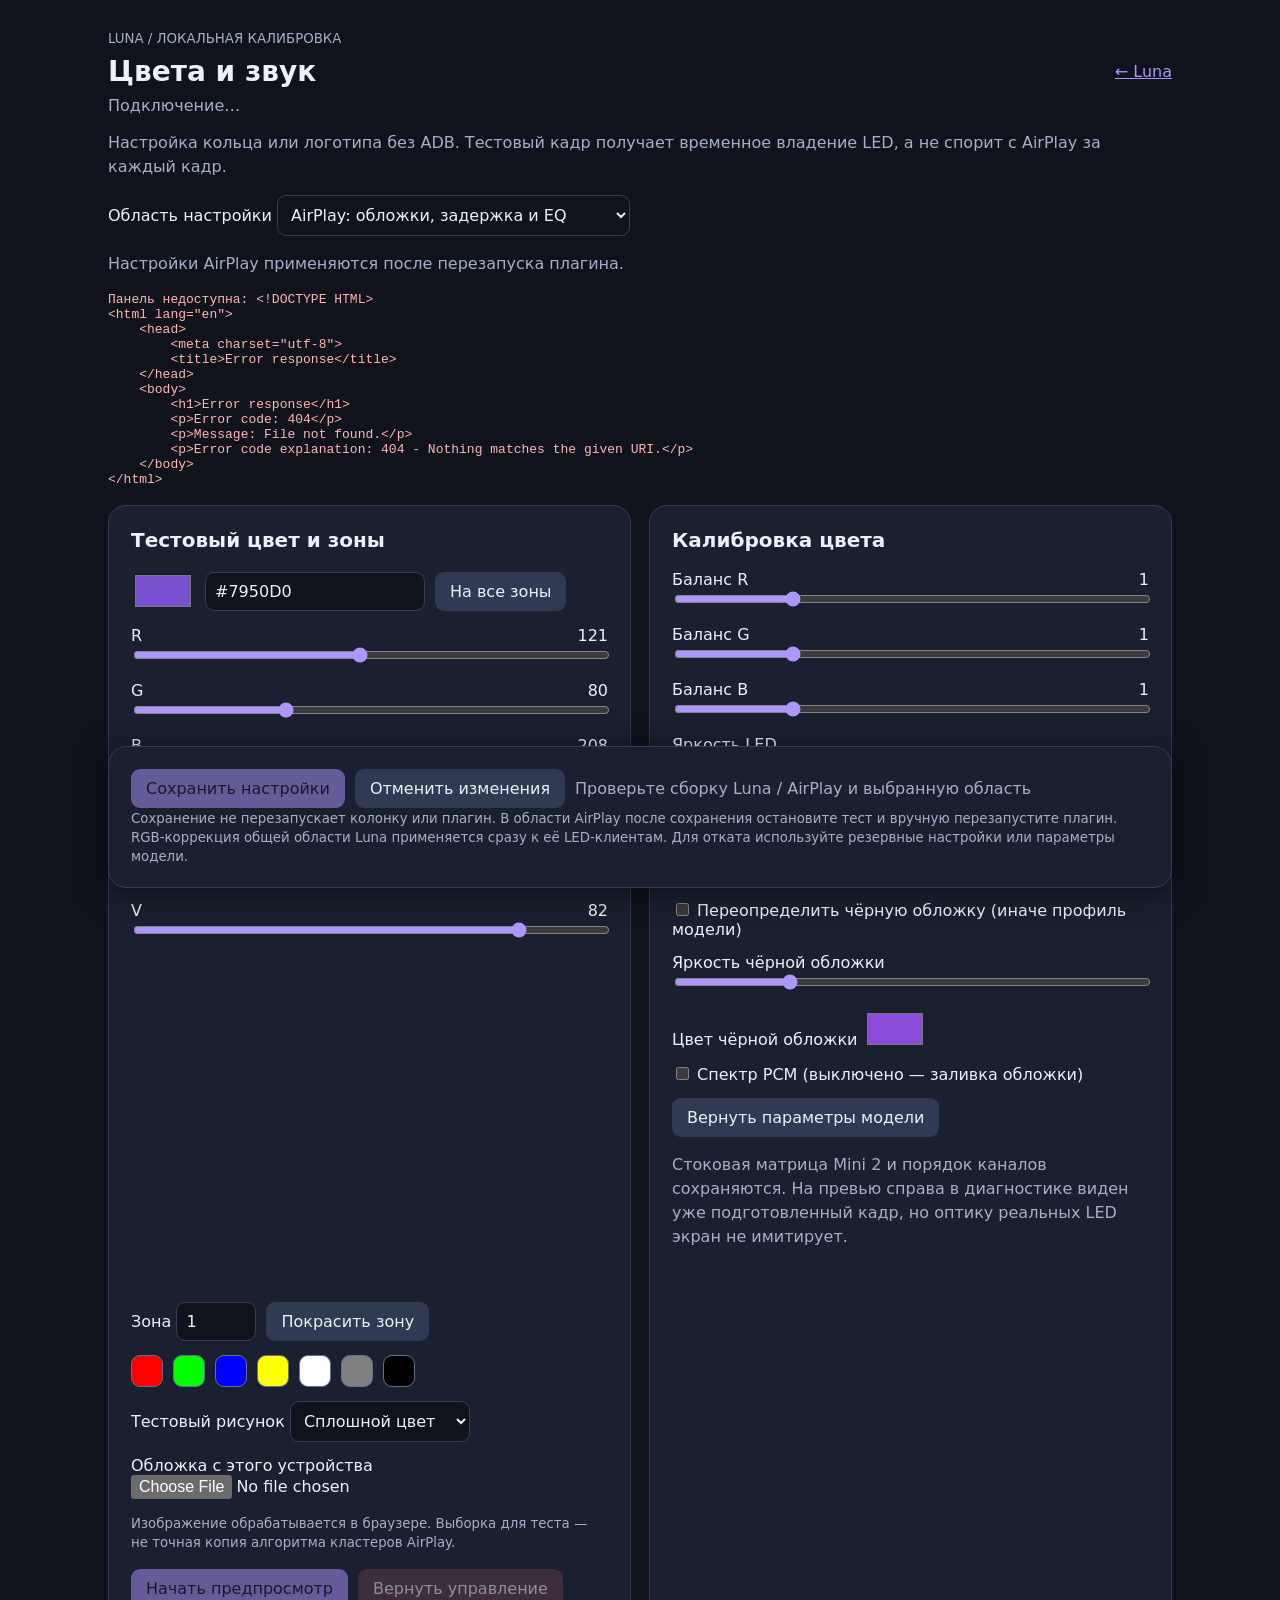
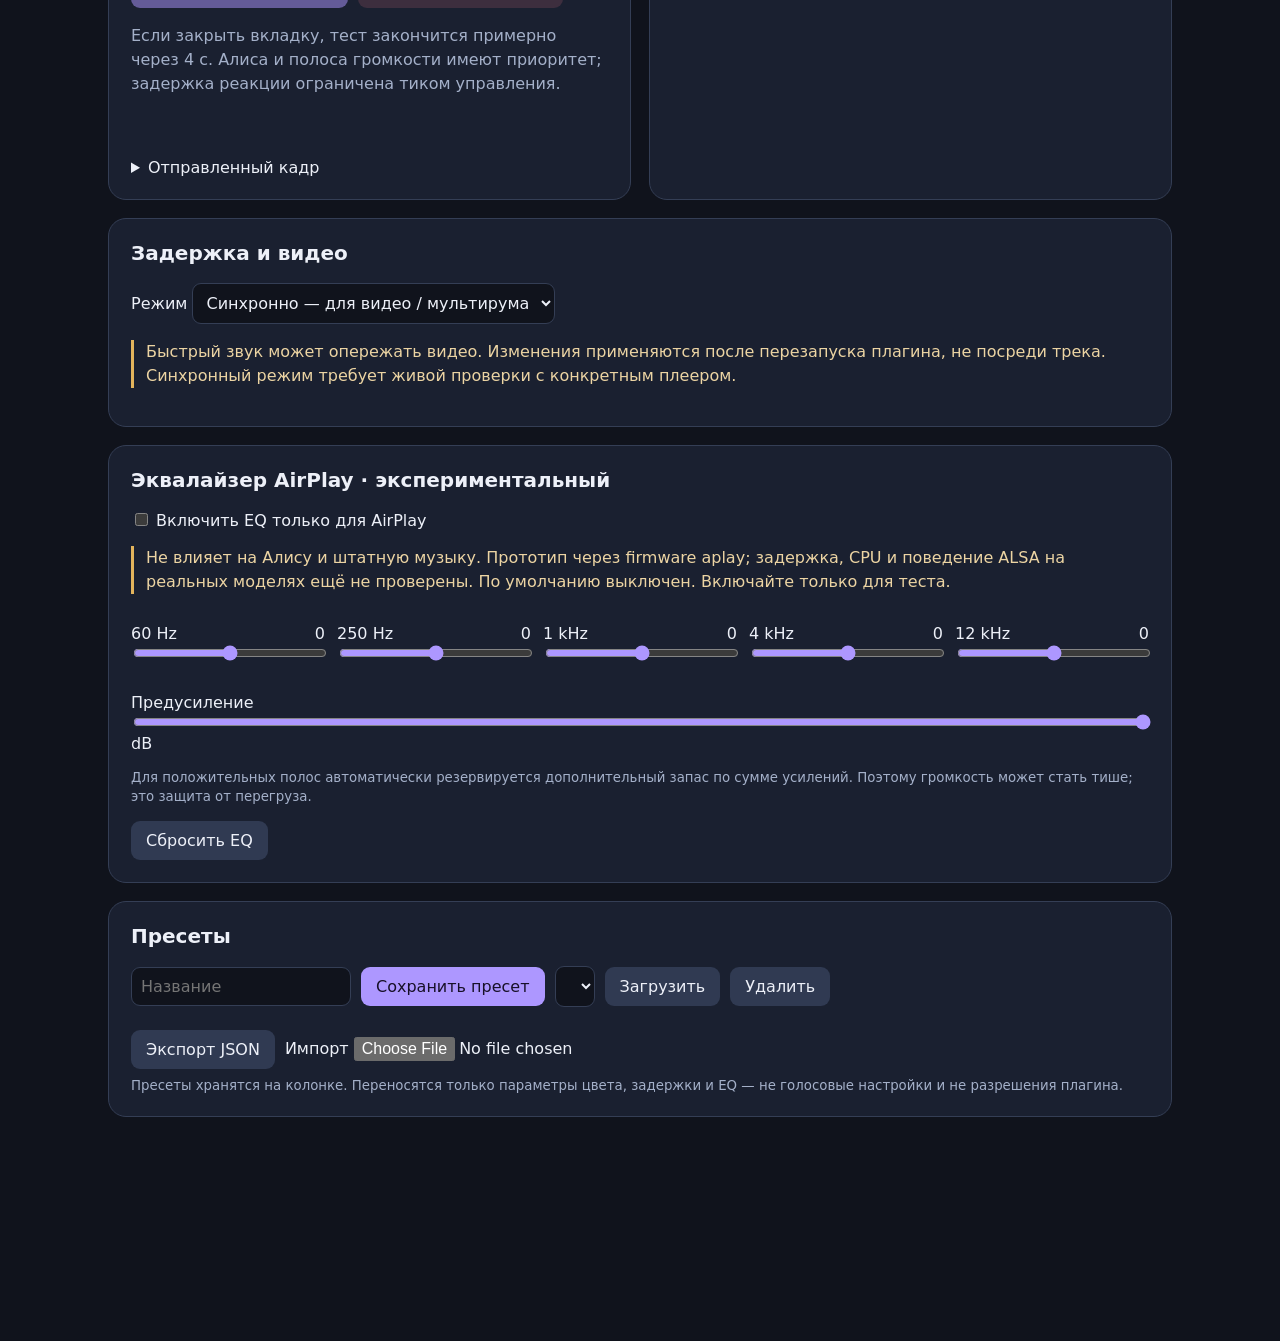
==== web/calibration.html @ 34abe85c "web: add local LED calibration panel - Add /calibration with RGB/HSV/hex, zones, patterns, presets, " ====
<!doctype html>
<html lang="ru"><head><meta charset="utf-8"><meta name="viewport" content="width=device-width,initial-scale=1">
<title>Luna · Цвета и звук</title>
<style>
:root{color-scheme:dark;--bg:#10131c;--card:#1a2030;--line:#343e55;--text:#edf0f8;--muted:#a4b0c9;--accent:#ad97ff}*{box-sizing:border-box}body{margin:0;background:var(--bg);color:var(--text);font:16px system-ui,sans-serif}main{max-width:1100px;margin:auto;padding:28px 18px 64px}a{color:var(--accent)}header{display:flex;justify-content:space-between;align-items:center;gap:16px}h1{font-size:28px;margin:8px 0}h2{font-size:20px;margin:0 0 18px}p{line-height:1.5}.muted,small{color:var(--muted)}.grid{display:grid;grid-template-columns:1fr 1fr;gap:18px}.card{background:var(--card);border:1px solid var(--line);border-radius:18px;padding:22px;margin-top:18px}.row{display:flex;gap:10px;align-items:center;flex-wrap:wrap}label{display:block;margin:14px 0}input,select,button{font:inherit}input[type=range]{width:100%;accent-color:var(--accent)}input[type=text],input[type=number],select{background:var(--bg);border:1px solid var(--line);border-radius:9px;color:var(--text);padding:9px;max-width:100%}input[type=color]{width:64px;height:42px;background:none;border:0}button,.button{background:var(--accent);color:#171027;border:0;border-radius:9px;padding:10px 15px;cursor:pointer;text-decoration:none}button.secondary{background:#303a52;color:var(--text)}button.danger{background:#613c4d;color:#fff}button:disabled{opacity:.5;cursor:default}button:focus-visible,input:focus-visible,select:focus-visible{outline:3px solid #e3d9ff;outline-offset:3px}.status{font:13px ui-monospace,monospace;white-space:pre-wrap;overflow-wrap:anywhere;min-height:30px}.warning{border-left:3px solid #e3b45c;padding-left:12px;color:#ecd4a3}canvas{display:block;width:100%;max-width:360px;margin:12px auto;touch-action:none}.labelrow{display:flex;justify-content:space-between;gap:8px}.bands{display:grid;grid-template-columns:repeat(5,1fr);gap:12px}.bands input{width:100%}details{margin-top:16px}summary{cursor:pointer}.swatches button{width:32px;height:32px;padding:0;border:1px solid #63718b}.sticky{position:sticky;bottom:12px;box-shadow:0 4px 30px #0008}.error{color:#ffb6b6}.ok{color:#9ce1be}@media(max-width:740px){.grid{grid-template-columns:1fr}header{align-items:flex-start}.card{padding:18px}.bands{gap:6px}}
</style></head><body><main>
<header><div><small>LUNA / ЛОКАЛЬНАЯ КАЛИБРОВКА</small><h1>Цвета и звук</h1><div id="device" class="muted">Подключение…</div></div><a href="/">← Luna</a></header>
<p class="muted">Настройка кольца или логотипа без ADB. Тестовый кадр получает временное владение LED, а не спорит с AirPlay за каждый кадр.</p>
<label>Область настройки <select id="scope"><option value="airplay">AirPlay: обложки, задержка и EQ</option><option value="luna">Luna: общий LED backend, без AirPlay</option></select></label>
<p id="scope-note" class="muted">Настройки AirPlay применяются после перезапуска плагина.</p>
<div id="message" role="status" aria-live="polite" class="status"></div>
<div class="grid"><section class="card"><h2>Тестовый цвет и зоны</h2>
<div class="row"><input id="color" aria-label="Цвет" type="color" value="#7950d0"><input id="hex" aria-label="HEX цвет" type="text" value="#7950D0" maxlength="7"><button class="secondary" id="fill">На все зоны</button></div>
<div id="rgb"></div><div id="hsv"></div>
<canvas id="ring" width="360" height="320" aria-label="Превью LED: выберите зону" tabindex="0"></canvas>
<div class="row"><label>Зона <input id="zone" aria-label="Номер зоны" type="number" min="1" value="1" style="width:80px"></label><button id="paint-zone" class="secondary">Покрасить зону</button></div>
<div class="swatches row" id="swatches"></div>
<label>Тестовый рисунок <select id="pattern"><option value="solid">Сплошной цвет</option><option value="rgb">RGB по зонам</option><option value="white">Белый</option><option value="grey">Серый</option><option value="black">Чёрная обложка</option></select></label>
<label>Обложка с этого устройства <input id="image" type="file" accept="image/*"></label>
<small>Изображение обрабатывается в браузере. Выборка для теста — не точная копия алгоритма кластеров AirPlay.</small>
<div class="row" style="margin-top:18px"><button id="preview">Начать предпросмотр</button><button id="stop" class="danger" disabled>Вернуть управление</button></div>
<p class="muted">Если закрыть вкладку, тест закончится примерно через 4 с. Алиса и полоса громкости имеют приоритет; задержка реакции ограничена тиком управления.</p>
<div id="owner" class="status"></div><details><summary>Отправленный кадр</summary><pre id="sent" class="status"></pre></details>
</section><section class="card"><h2>Калибровка цвета</h2><div id="gains"></div>
<label>Яркость LED <input id="level" type="range" min="1" max="255" value="200"><output id="level-value"></output></label>
<label>Усиление спектра <input id="brightness" type="range" min="0" max="2" step="0.05" value="1"><output id="brightness-value"></output></label>
<label>Насыщенность <input id="saturation" type="range" min="1" max="2" step="0.05" value="1"><output id="saturation-value"></output></label>
<label><input id="override-black" type="checkbox"> Переопределить чёрную обложку (иначе профиль модели)</label>
<label>Яркость чёрной обложки <input id="floor" type="range" min="0" max="0.3" step="0.005" value="0.07"><output id="floor-value"></output></label>
<label>Цвет чёрной обложки <input id="black-color" type="color" value="#8c4cd9"></label>
<label><input id="spectrum" type="checkbox"> Спектр PCM (выключено — заливка обложки)</label>
<button id="defaults" class="secondary">Вернуть параметры модели</button>
<p class="muted">Стоковая матрица Mini 2 и порядок каналов сохраняются. На превью справа в диагностике виден уже подготовленный кадр, но оптику реальных LED экран не имитирует.</p>
</section></div>
<section class="card"><h2>Задержка и видео</h2><label>Режим <select id="timing"><option value="synchronized">Синхронно — для видео / мультирума</option><option value="fast_audio">Быстрый звук — опережение 1.7 с</option></select></label><p class="warning">Быстрый звук может опережать видео. Изменения применяются после перезапуска плагина, не посреди трека. Синхронный режим требует живой проверки с конкретным плеером.</p></section>
<section class="card"><h2>Эквалайзер AirPlay · экспериментальный</h2><label><input id="eq-on" type="checkbox"> Включить EQ только для AirPlay</label>
<p class="warning">Не влияет на Алису и штатную музыку. Прототип через firmware aplay; задержка, CPU и поведение ALSA на реальных моделях ещё не проверены. По умолчанию выключен. Включайте только для теста.</p>
<div class="bands" id="eq-bands"></div><label>Предусиление <input id="preamp" type="range" min="-24" max="0" step="0.5" value="0"><output id="preamp-value"></output> dB</label><small>Для положительных полос автоматически резервируется дополнительный запас по сумме усилений. Поэтому громкость может стать тише; это защита от перегруза.</small>
<div class="row" style="margin-top:16px"><button id="flat" class="secondary">Сбросить EQ</button></div></section>
<section class="card"><h2>Пресеты</h2><div class="row"><input id="preset-name" aria-label="Имя пресета" type="text" placeholder="Название" maxlength="60"><button id="store-preset">Сохранить пресет</button><select id="presets" aria-label="Список пресетов"></select><button id="load-preset" class="secondary">Загрузить</button><button id="delete-preset" class="secondary">Удалить</button></div>
<div class="row" style="margin-top:16px"><button id="export" class="secondary">Экспорт JSON</button><label>Импорт <input id="import" type="file" accept="application/json,.json"></label></div><small>Пресеты хранятся на колонке. Переносятся только параметры цвета, задержки и EQ — не голосовые настройки и не разрешения плагина.</small></section>
<section class="card sticky"><div class="row"><button id="save" disabled>Сохранить настройки</button><button id="cancel" class="secondary">Отменить изменения</button><span id="dirty" class="muted">Загрузка…</span></div><small>Сохранение не перезапускает колонку или плагин. В области AirPlay после сохранения остановите тест и вручную перезапустите плагин. RGB-коррекция общей области Luna применяется сразу к её LED-клиентам. Для отката используйте резервные настройки или параметры модели.</small></section>
</main><script>
'use strict';
const $=id=>document.getElementById(id), frequencies=[60,250,1000,4000,12000];
const keys=['timing_mode','equalizer','spectrum','spectrum_brightness','spectrum_gain_r','spectrum_gain_g','spectrum_gain_b','spectrum_saturation','spectrum_black_floor','spectrum_black_color','led_level'];
let original={}, model='', scope='airplay', ledCount=0, colors=[], presetData={}, lease='', running=false, busy=false, heartbeat=null, poll=null, selected='#7950D0';
function message(text,error=false){$('message').textContent=text;$('message').className='status '+(error?'error':'ok');}
async function api(path,method='GET',body){const r=await fetch((scope==='luna'?'/api/led-panel/':'/api/airplay-panel/')+path,{method,headers:{'X-Luna-Local':'1','Content-Type':'application/json'},...(body===undefined?{}:{body:JSON.stringify(body)})});const text=await r.text();let data;try{data=JSON.parse(text);}catch{data={error:text};}if(!r.ok)throw Error(data.error||text);return data;}
function slider(parent,id,label,min,max,step,value){const box=document.createElement('label'),row=document.createElement('span'),out=document.createElement('output'),input=document.createElement('input');box.htmlFor=id;row.className='labelrow';row.textContent=label;out.id=id+'-value';input.id=id;input.setAttribute('aria-label',label);input.type='range';input.min=min;input.max=max;input.step=step;input.value=value;row.append(out);box.append(row,input);$(parent).append(box);input.addEventListener('input',()=>out.textContent=input.value);out.textContent=value;return input;}
['R','G','B'].forEach((c,i)=>{slider('rgb','rgb'+i,c,0,255,1,[121,80,208][i]).addEventListener('input',()=>setColor(toHex([0,1,2].map(j=>+$('rgb'+j).value)),false));slider('gains','gain'+i,'Баланс '+c,.05,4,.05,1);});
['H','S','V'].forEach((c,i)=>slider('hsv','hsv'+i,c,i?0:0,i?100:360,1,[258,62,82][i]).addEventListener('input',()=>{const h=+$('hsv0').value/60,s=+$('hsv1').value/100,v=+$('hsv2').value/100;const f=n=>{let k=(n+h)%6;return v-v*s*Math.max(0,Math.min(k,4-k,1));};setColor(toHex([f(5),f(3),f(1)].map(v=>v*255)),true,false);}));
frequencies.forEach((f,i)=>slider('eq-bands','eq'+i,f<1000?f+' Hz':f/1000+' kHz',-12,12,.5,0));
function toHex(rgb){return '#'+rgb.map(x=>Math.round(Math.min(255,Math.max(0,x))).toString(16).padStart(2,'0')).join('').toUpperCase();}
function rgb(hex){return [1,3,5].map(i=>parseInt(hex.slice(i,i+2),16));}
function setColor(hex,updateRGB=true,updateHSV=true){if(!/^#[0-9a-f]{6}$/i.test(hex))return;selected=hex.toUpperCase();$('color').value=selected;$('hex').value=selected;const c=rgb(selected);if(updateRGB)c.forEach((v,i)=>{$('rgb'+i).value=v;$('rgb'+i+'-value').textContent=v;});if(updateHSV){let [r,g,b]=c.map(x=>x/255),mx=Math.max(r,g,b),mn=Math.min(r,g,b),d=mx-mn,h=0;if(d)h=(mx===r?((g-b)/d+6)%6:mx===g?(b-r)/d+2:(r-g)/d+4)*60;[h,mx?d/mx*100:0,mx*100].forEach((v,i)=>{$('hsv'+i).value=Math.round(v);$('hsv'+i+'-value').textContent=Math.round(v);});}pattern();}
function paint(){const canvas=$('ring'),ctx=canvas.getContext('2d');ctx.clearRect(0,0,360,320);const n=colors.length;for(let i=0;i<n;i++){const angle=i*2*Math.PI/n-Math.PI/2,x=180+112*Math.cos(angle),y=150+112*Math.sin(angle);ctx.beginPath();ctx.arc(x,y,n>30?5:18,0,Math.PI*2);ctx.fillStyle=colors[i];ctx.fill();if(i===+$('zone').value-1){ctx.lineWidth=3;ctx.strokeStyle='#fff';ctx.stroke();}}ctx.fillStyle='#b7c3db';ctx.textAlign='center';ctx.font='16px system-ui';ctx.fillText(n?n+' зон':'LED недоступны',180,155);}
function pattern(){const p=$('pattern').value;colors=Array.from({length:ledCount},(_,i)=>p==='rgb'?['#FF0000','#00FF00','#0000FF'][i%3]:p==='white'?'#FFFFFF':p==='grey'?'#808080':p==='black'?$('black-color').value:selected);paint();}
function previewFrame(){const brightness=$('pattern').value==='black'?+$('floor').value*2:Math.min(1,+$('level').value/200);const gains=[0,1,2].map(i=>+$('gain'+i).value);return colors.map(hex=>{let values=rgb(hex).map(x=>x/255),l=values[0]*.2126+values[1]*.7152+values[2]*.0722,s=+$('saturation').value;values=values.map(x=>Math.min(1,Math.max(0,l+(x-l)*s)));return toHex(values.map((x,i)=>x*gains[i]*brightness*255));});}
function tuning(){return {timing_mode:$('timing').value,spectrum:$('spectrum').checked,spectrum_brightness:+$('brightness').value,spectrum_gain_r:+$('gain0').value,spectrum_gain_g:+$('gain1').value,spectrum_gain_b:+$('gain2').value,spectrum_saturation:+$('saturation').value,spectrum_black_floor:+$('floor').value,spectrum_black_color:$('black-color').value,led_level:+$('level').value,equalizer:{enabled:$('eq-on').checked,preamp_db:+$('preamp').value,bands_db:frequencies.map((_,i)=>+$('eq'+i).value)}};}
function defaults(){const lite=['plum','yandexplum'].includes(model);return {spectrum:true,spectrum_gain_r:lite?1.5:1,spectrum_gain_g:lite?.5:1,spectrum_gain_b:lite?.71:1,spectrum_brightness:model==='yandexmini_2'||lite?1.25:1,spectrum_saturation:model==='yandexstation_2'?1.35:1,spectrum_black_floor:lite||model==='yandexstation_2'?.07:0,spectrum_black_color:'#8C4CD9',led_level:200,timing_mode:'synchronized',equalizer:{enabled:false,preamp_db:0,bands_db:[0,0,0,0,0]}};}
function populate(cfg){const c=Object.assign(defaults(),cfg),pairs={gain0:'spectrum_gain_r',gain1:'spectrum_gain_g',gain2:'spectrum_gain_b',level:'led_level',brightness:'spectrum_brightness',saturation:'spectrum_saturation',floor:'spectrum_black_floor',preamp:'preamp_db'};Object.entries(pairs).forEach(([id,key])=>{if(id==='preamp')return;$(id).value=c[key]|| (id==='floor'?0:defaults()[key]);if($(id+'-value'))$(id+'-value').textContent=$(id).value;});$('timing').value=c.timing_mode||'synchronized';$('spectrum').checked=c.spectrum!==false;$('black-color').value=c.spectrum_black_color||'#8c4cd9';const eq=c.equalizer||defaults().equalizer;$('eq-on').checked=!!eq.enabled;$('preamp').value=eq.preamp_db||0;$('preamp-value').textContent=$('preamp').value;frequencies.forEach((_,i)=>{$('eq'+i).value=(eq.bands_db||[])[i]||0;$('eq'+i+'-value').textContent=$('eq'+i).value;});pattern();}
function dirty(){$('dirty').textContent='Изменения ещё не сохранены';}
async function renew(){if(!running||busy)return;busy=true;try{const r=await api('preview','POST',{id:lease,colors:previewFrame()});lease=r.id;$('sent').textContent=JSON.stringify(r.sent||previewFrame());}catch(e){running=false;clearInterval(heartbeat);message(e.message,true);}finally{busy=false;$('preview').disabled=running||!ledCount;$('stop').disabled=!running;}}
async function stop(){running=false;clearInterval(heartbeat);if(busy){await new Promise(resolve=>setTimeout(resolve,100));return stop();}try{if(lease)await api('preview','DELETE',{id:lease});lease='';}catch(e){message(e.message+'; аренда истечёт автоматически',true);}finally{$('preview').disabled=!ledCount;$('stop').disabled=true;}}
async function status(){try{const s=await api('status');ledCount=s.led_count||0;$('zone').max=ledCount;if(colors.length!==ledCount)pattern();$('preview').disabled=running||!ledCount;const p=s.preview;$('owner').textContent=p.active?'Владелец: тестовая панель\n'+(p.allowed?'Вывод разрешён':'Уступили: '+(p.suppressed||'ожидание безопасного состояния'))+(p.last_error?'\nОшибка: '+p.last_error:''):'Владелец: AirPlay / штатная индикация';}catch(e){$('owner').textContent=e.message;}}
function renderPresets(){$('presets').replaceChildren();Object.keys(presetData).forEach(name=>{const o=document.createElement('option');o.value=name;o.textContent=name;$('presets').append(o);});}
function safeTuning(value){if(!value||typeof value!=='object'||Array.isArray(value))throw Error('Нужен объект настроек');const result={};for(const key of keys)if(Object.hasOwn(value,key))result[key]=value[key];return result;}
$('color').oninput=e=>setColor(e.target.value);$('hex').onchange=e=>{if(!/^#[0-9a-f]{6}$/i.test(e.target.value)){message('HEX должен быть #RRGGBB',true);return;}setColor(e.target.value);};$('pattern').onchange=pattern;$('fill').onclick=()=>{colors.fill(selected);paint();};$('zone').oninput=paint;$('paint-zone').onclick=()=>{const i=+$('zone').value-1;if(i>=0&&i<colors.length){colors[i]=selected;paint();}};
$('ring').onclick=e=>{if(!ledCount)return;const rect=e.target.getBoundingClientRect(),x=(e.clientX-rect.left)*360/rect.width-180,y=(e.clientY-rect.top)*320/rect.height-150;let angle=(Math.atan2(y,x)+Math.PI/2+2*Math.PI)%(2*Math.PI);$('zone').value=Math.round(angle/(2*Math.PI)*ledCount)%ledCount+1;paint();};
['#FF0000','#00FF00','#0000FF','#FFFF00','#FFFFFF','#808080','#000000'].forEach(color=>{const b=document.createElement('button');b.style.background=color;b.title=color;b.setAttribute('aria-label',color);b.onclick=()=>{$('pattern').value='solid';setColor(color);};$('swatches').append(b);});
$('preview').onclick=async()=>{running=true;await renew();clearInterval(heartbeat);if(running)heartbeat=setInterval(renew,1000);};$('stop').onclick=stop;
document.addEventListener('input',e=>{if(!['hex','zone'].includes(e.target.id))dirty();const out=$(e.target.id+'-value');if(out)out.textContent=e.target.value;});
$('defaults').onclick=()=>{const c=tuning(),d=defaults();for(const k of keys)if(k.startsWith('spectrum')||k==='led_level')c[k]=d[k];populate(c);dirty();};$('flat').onclick=()=>{const c=tuning();c.equalizer=defaults().equalizer;populate(c);dirty();};
$('cancel').onclick=async()=>{await stop();populate(original);$('dirty').textContent='Восстановлены загруженные значения';};
$('save').onclick=async()=>{try{const next=Object.assign({},original,tuning());if(!$('override-black').checked){delete next.spectrum_black_floor;delete next.spectrum_black_color;}const result=await api('settings','PUT',next);original=structuredClone(next);$('dirty').textContent=result.restart_required?'Сохранено · нужен перезапуск AirPlay':'Сохранено · применяется в Luna';message('Настройки сохранены. Перезапуск не выполнялся.');}catch(e){message(e.message,true);}};
$('store-preset').onclick=async()=>{try{const name=$('preset-name').value.trim();if(!name)throw Error('Введите имя пресета');presetData[name]=tuning();await api('presets','PUT',presetData);renderPresets();message('Пресет сохранён на колонке');}catch(e){message(e.message,true);}};
$('load-preset').onclick=()=>{if(presetData[$('presets').value]){populate(Object.assign({},tuning(),safeTuning(presetData[$('presets').value])));dirty();}};
$('delete-preset').onclick=async()=>{try{delete presetData[$('presets').value];await api('presets','PUT',presetData);renderPresets();}catch(e){message(e.message,true);}};
$('export').onclick=()=>{const url=URL.createObjectURL(new Blob([JSON.stringify({schema:1,settings:tuning()},null,2)],{type:'application/json'})),a=document.createElement('a');a.href=url;a.download='luna-calibration.json';a.click();setTimeout(()=>URL.revokeObjectURL(url),1000);};
$('import').onchange=async e=>{try{const file=e.target.files[0];if(!file)return;if(file.size>16384)throw Error('Файл больше 16 КиБ');const data=JSON.parse(await file.text());if(data.schema!==1)throw Error('Неизвестная версия файла');populate(Object.assign({},tuning(),safeTuning(data.settings)));dirty();message('Импортировано в форму; пока не сохранено');}catch(e){message(e.message,true);}};
$('image').onchange=async e=>{try{const file=e.target.files[0];if(!file)return;if(file.size>10*1024*1024)throw Error('Изображение больше 10 МиБ');const bitmap=await createImageBitmap(file);const canvas=document.createElement('canvas');canvas.width=64;canvas.height=64;const ctx=canvas.getContext('2d');ctx.drawImage(bitmap,0,0,64,64);bitmap.close();const data=ctx.getImageData(0,0,64,64).data;colors=Array.from({length:ledCount},(_,zone)=>{const sum=[0,0,0];let count=0;for(let y=0;y<64;y++)for(let x=Math.floor(zone*64/ledCount);x<Math.max(Math.floor((zone+1)*64/ledCount),Math.floor(zone*64/ledCount)+1);x++){const i=(y*64+Math.min(63,x))*4;for(let c=0;c<3;c++)sum[c]+=data[i+c];count++;}return toHex(sum.map(v=>v/count));});paint();}catch(e){message(e.message,true);}};
document.addEventListener('visibilitychange',()=>{if(document.hidden&&running)stop();});
window.addEventListener('pagehide',()=>{running=false;clearInterval(heartbeat);});
let previewDebounce;
const rawTuning=tuning;
tuning=function(){const value=rawTuning();if(scope==='luna')return {spectrum_gain_r:value.spectrum_gain_r,spectrum_gain_g:value.spectrum_gain_g,spectrum_gain_b:value.spectrum_gain_b};if(!$('override-black').checked){delete value.spectrum_black_floor;delete value.spectrum_black_color;}return value;};
const rawDefaults=defaults;
defaults=function(){const value=rawDefaults();if(scope==='luna')Object.assign(value,{spectrum_gain_r:1,spectrum_gain_g:1,spectrum_gain_b:1,spectrum_saturation:1,spectrum_black_floor:0});return value;};
const rawPopulate=populate;
populate=function(cfg){rawPopulate(cfg);$('override-black').checked=Object.hasOwn(cfg,'spectrum_black_floor')||Object.hasOwn(cfg,'spectrum_black_color');};
['floor','black-color'].forEach(id=>$(id).addEventListener('input',()=>{$('override-black').checked=true;}));
document.addEventListener('input',()=>{if(running){clearTimeout(previewDebounce);previewDebounce=setTimeout(renew,180);}});
$('black-color').addEventListener('input',()=>{if($('pattern').value==='black')pattern();});
async function loadPanel(){clearInterval(poll);$('save').disabled=true;try{original=await api('settings');populate(original);presetData=await api('presets');renderPresets();await status();$('save').disabled=false;$('dirty').textContent='Настройки загружены';message('Готово. Тест LED запускается отдельно.');poll=setInterval(status,1500);}catch(e){message('Панель недоступна: '+e.message,true);$('dirty').textContent='Проверьте сборку Luna / AirPlay и выбранную область';$('preview').disabled=true;}}
$('scope').onchange=async()=>{await stop();scope=$('scope').value;const native=scope==='luna';['timing','eq-on','preamp','brightness','saturation','floor','black-color','override-black','spectrum',...frequencies.map((_,i)=>'eq'+i)].forEach(id=>$(id).disabled=native);$('scope-note').textContent=native?'Общий LED backend Luna: работает без AirPlay. Сохраняется только RGB-калибровка для клиентов Luna, не для самого maind. Не суммируйте её без необходимости с коррекцией плагина. Station 2 пока использует область AirPlay.':'Настройки AirPlay применяются после перезапуска плагина.';await loadPanel();};
(async()=>{try{const r=await fetch('/api/device');if(r.ok){const d=await r.json();model=d.model||'';$('device').textContent=model+(d.room?' · '+d.room:'');}}catch{}await loadPanel();})();
</script></body></html>
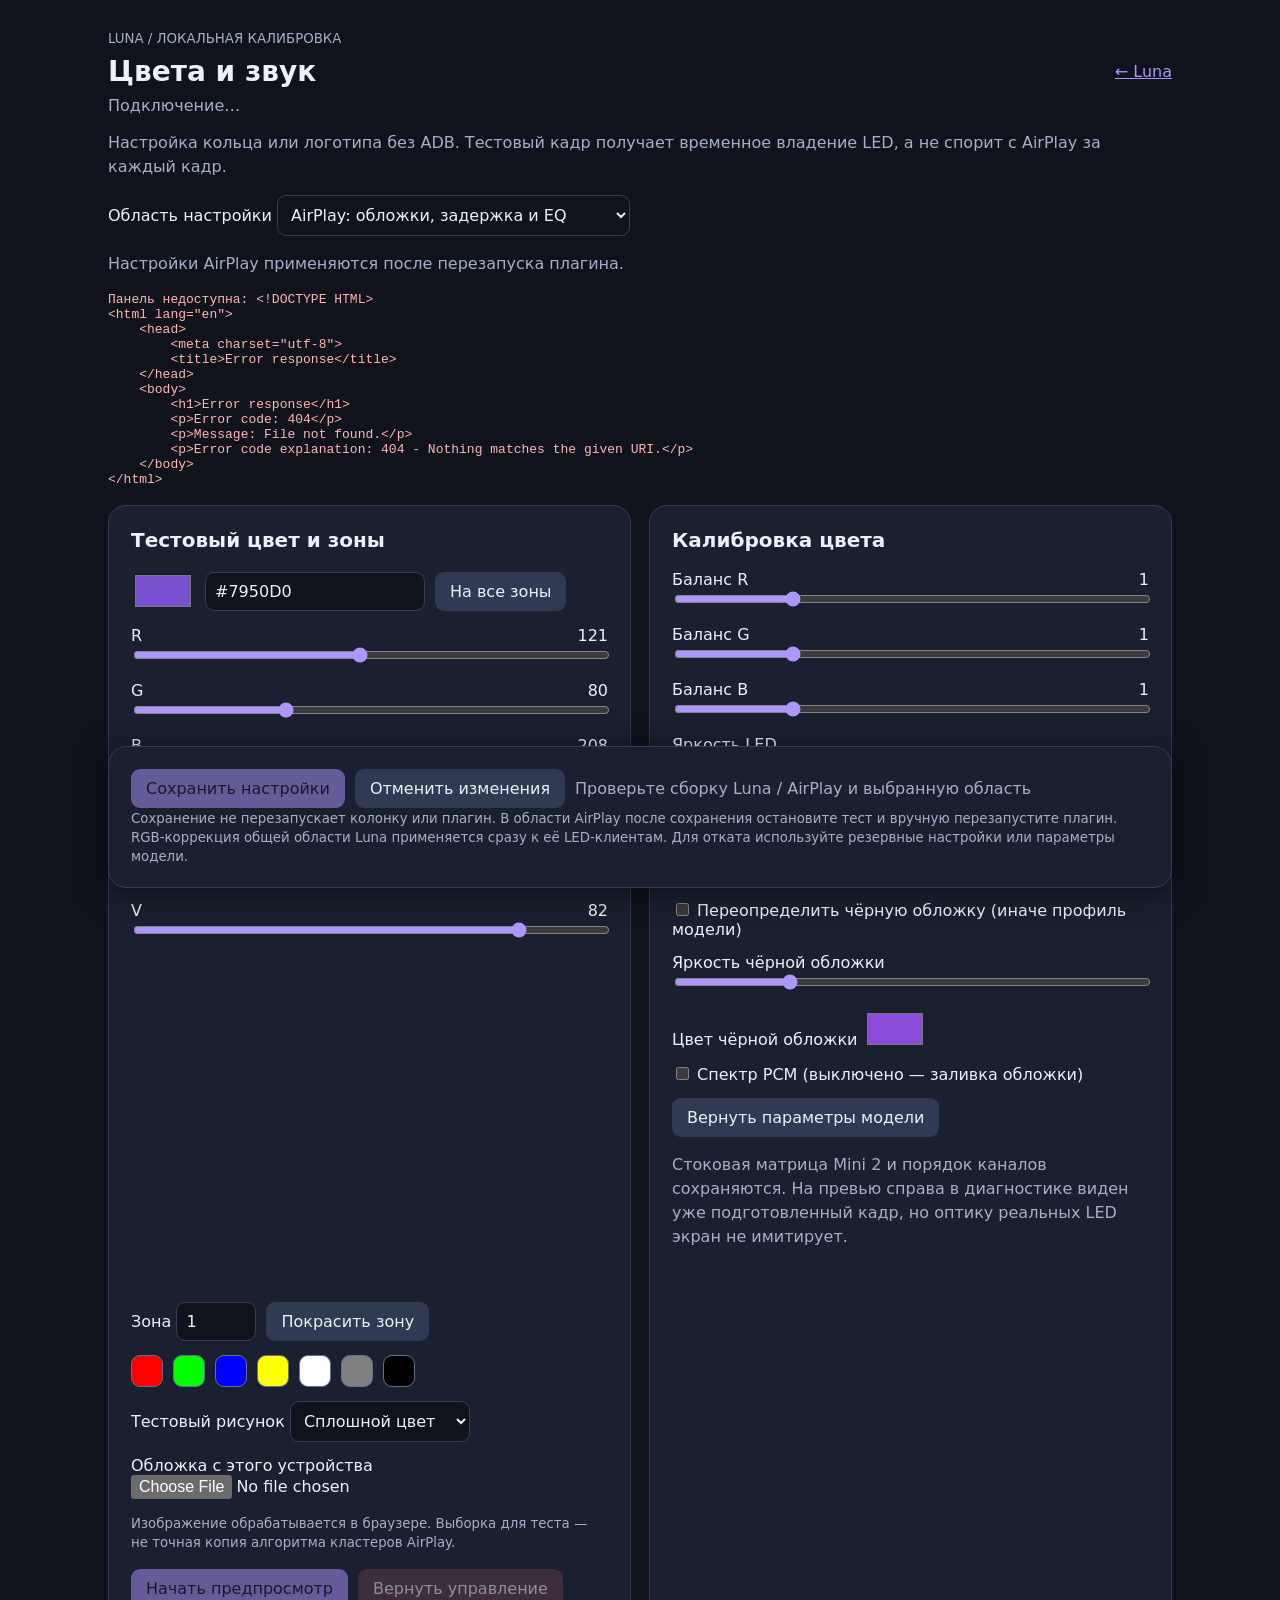
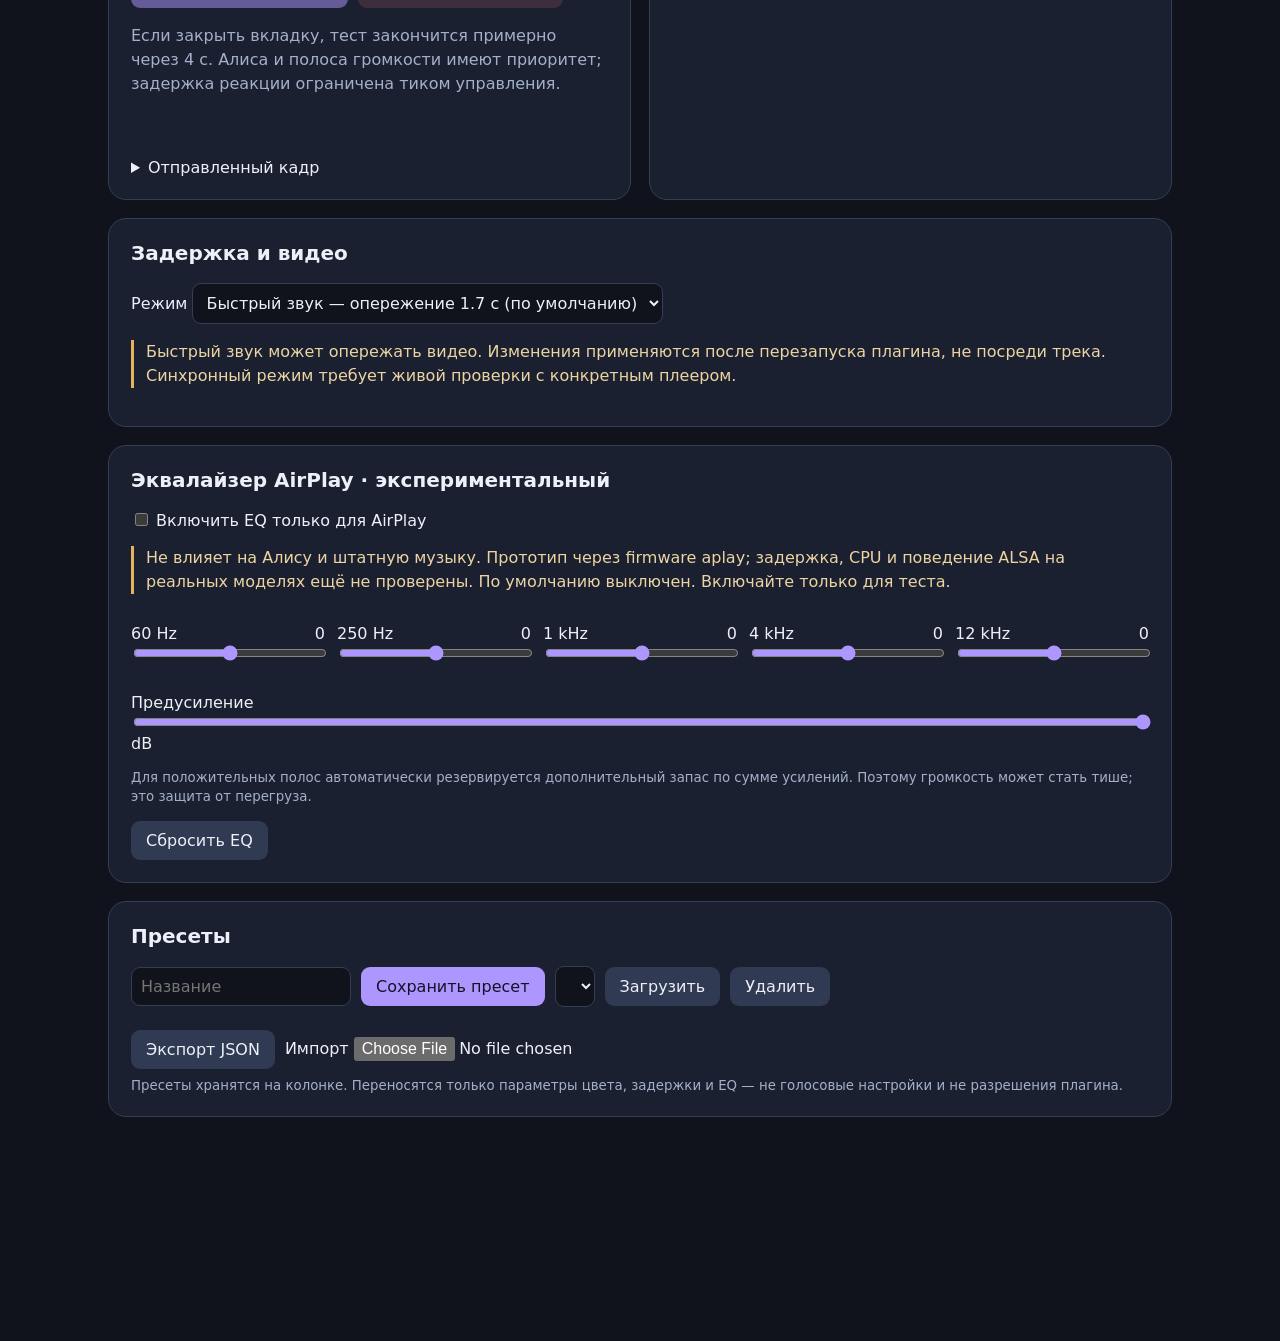
==== commit af791ae2: "web: default calibration panel timing to fast audio" ====
--- a/web/calibration.html
+++ b/web/calibration.html
@@ -32,7 +32,7 @@
 <button id="defaults" class="secondary">Вернуть параметры модели</button>
 <p class="muted">Стоковая матрица Mini 2 и порядок каналов сохраняются. На превью справа в диагностике виден уже подготовленный кадр, но оптику реальных LED экран не имитирует.</p>
 </section></div>
-<section class="card"><h2>Задержка и видео</h2><label>Режим <select id="timing"><option value="synchronized">Синхронно — для видео / мультирума</option><option value="fast_audio">Быстрый звук — опережение 1.7 с</option></select></label><p class="warning">Быстрый звук может опережать видео. Изменения применяются после перезапуска плагина, не посреди трека. Синхронный режим требует живой проверки с конкретным плеером.</p></section>
+<section class="card"><h2>Задержка и видео</h2><label>Режим <select id="timing"><option value="fast_audio">Быстрый звук — опережение 1.7 с (по умолчанию)</option><option value="synchronized">Синхронно — для видео / мультирума</option></select></label><p class="warning">Быстрый звук может опережать видео. Изменения применяются после перезапуска плагина, не посреди трека. Синхронный режим требует живой проверки с конкретным плеером.</p></section>
 <section class="card"><h2>Эквалайзер AirPlay · экспериментальный</h2><label><input id="eq-on" type="checkbox"> Включить EQ только для AirPlay</label>
 <p class="warning">Не влияет на Алису и штатную музыку. Прототип через firmware aplay; задержка, CPU и поведение ALSA на реальных моделях ещё не проверены. По умолчанию выключен. Включайте только для теста.</p>
 <div class="bands" id="eq-bands"></div><label>Предусиление <input id="preamp" type="range" min="-24" max="0" step="0.5" value="0"><output id="preamp-value"></output> dB</label><small>Для положительных полос автоматически резервируется дополнительный запас по сумме усилений. Поэтому громкость может стать тише; это защита от перегруза.</small>
@@ -58,8 +58,8 @@
 function pattern(){const p=$('pattern').value;colors=Array.from({length:ledCount},(_,i)=>p==='rgb'?['#FF0000','#00FF00','#0000FF'][i%3]:p==='white'?'#FFFFFF':p==='grey'?'#808080':p==='black'?$('black-color').value:selected);paint();}
 function previewFrame(){const brightness=$('pattern').value==='black'?+$('floor').value*2:Math.min(1,+$('level').value/200);const gains=[0,1,2].map(i=>+$('gain'+i).value);return colors.map(hex=>{let values=rgb(hex).map(x=>x/255),l=values[0]*.2126+values[1]*.7152+values[2]*.0722,s=+$('saturation').value;values=values.map(x=>Math.min(1,Math.max(0,l+(x-l)*s)));return toHex(values.map((x,i)=>x*gains[i]*brightness*255));});}
 function tuning(){return {timing_mode:$('timing').value,spectrum:$('spectrum').checked,spectrum_brightness:+$('brightness').value,spectrum_gain_r:+$('gain0').value,spectrum_gain_g:+$('gain1').value,spectrum_gain_b:+$('gain2').value,spectrum_saturation:+$('saturation').value,spectrum_black_floor:+$('floor').value,spectrum_black_color:$('black-color').value,led_level:+$('level').value,equalizer:{enabled:$('eq-on').checked,preamp_db:+$('preamp').value,bands_db:frequencies.map((_,i)=>+$('eq'+i).value)}};}
-function defaults(){const lite=['plum','yandexplum'].includes(model);return {spectrum:true,spectrum_gain_r:lite?1.5:1,spectrum_gain_g:lite?.5:1,spectrum_gain_b:lite?.71:1,spectrum_brightness:model==='yandexmini_2'||lite?1.25:1,spectrum_saturation:model==='yandexstation_2'?1.35:1,spectrum_black_floor:lite||model==='yandexstation_2'?.07:0,spectrum_black_color:'#8C4CD9',led_level:200,timing_mode:'synchronized',equalizer:{enabled:false,preamp_db:0,bands_db:[0,0,0,0,0]}};}
-function populate(cfg){const c=Object.assign(defaults(),cfg),pairs={gain0:'spectrum_gain_r',gain1:'spectrum_gain_g',gain2:'spectrum_gain_b',level:'led_level',brightness:'spectrum_brightness',saturation:'spectrum_saturation',floor:'spectrum_black_floor',preamp:'preamp_db'};Object.entries(pairs).forEach(([id,key])=>{if(id==='preamp')return;$(id).value=c[key]|| (id==='floor'?0:defaults()[key]);if($(id+'-value'))$(id+'-value').textContent=$(id).value;});$('timing').value=c.timing_mode||'synchronized';$('spectrum').checked=c.spectrum!==false;$('black-color').value=c.spectrum_black_color||'#8c4cd9';const eq=c.equalizer||defaults().equalizer;$('eq-on').checked=!!eq.enabled;$('preamp').value=eq.preamp_db||0;$('preamp-value').textContent=$('preamp').value;frequencies.forEach((_,i)=>{$('eq'+i).value=(eq.bands_db||[])[i]||0;$('eq'+i+'-value').textContent=$('eq'+i).value;});pattern();}
+function defaults(){const lite=['plum','yandexplum'].includes(model);return {spectrum:true,spectrum_gain_r:lite?1.5:1,spectrum_gain_g:lite?.5:1,spectrum_gain_b:lite?.71:1,spectrum_brightness:model==='yandexmini_2'||lite?1.25:1,spectrum_saturation:model==='yandexstation_2'?1.35:1,spectrum_black_floor:lite||model==='yandexstation_2'?.07:0,spectrum_black_color:'#8C4CD9',led_level:200,timing_mode:'fast_audio',equalizer:{enabled:false,preamp_db:0,bands_db:[0,0,0,0,0]}};}
+function populate(cfg){const c=Object.assign(defaults(),cfg),pairs={gain0:'spectrum_gain_r',gain1:'spectrum_gain_g',gain2:'spectrum_gain_b',level:'led_level',brightness:'spectrum_brightness',saturation:'spectrum_saturation',floor:'spectrum_black_floor',preamp:'preamp_db'};Object.entries(pairs).forEach(([id,key])=>{if(id==='preamp')return;$(id).value=c[key]|| (id==='floor'?0:defaults()[key]);if($(id+'-value'))$(id+'-value').textContent=$(id).value;});$('timing').value=c.timing_mode||'fast_audio';$('spectrum').checked=c.spectrum!==false;$('black-color').value=c.spectrum_black_color||'#8c4cd9';const eq=c.equalizer||defaults().equalizer;$('eq-on').checked=!!eq.enabled;$('preamp').value=eq.preamp_db||0;$('preamp-value').textContent=$('preamp').value;frequencies.forEach((_,i)=>{$('eq'+i).value=(eq.bands_db||[])[i]||0;$('eq'+i+'-value').textContent=$('eq'+i).value;});pattern();}
 function dirty(){$('dirty').textContent='Изменения ещё не сохранены';}
 async function renew(){if(!running||busy)return;busy=true;try{const r=await api('preview','POST',{id:lease,colors:previewFrame()});lease=r.id;$('sent').textContent=JSON.stringify(r.sent||previewFrame());}catch(e){running=false;clearInterval(heartbeat);message(e.message,true);}finally{busy=false;$('preview').disabled=running||!ledCount;$('stop').disabled=!running;}}
 async function stop(){running=false;clearInterval(heartbeat);if(busy){await new Promise(resolve=>setTimeout(resolve,100));return stop();}try{if(lease)await api('preview','DELETE',{id:lease});lease='';}catch(e){message(e.message+'; аренда истечёт автоматически',true);}finally{$('preview').disabled=!ledCount;$('stop').disabled=true;}}
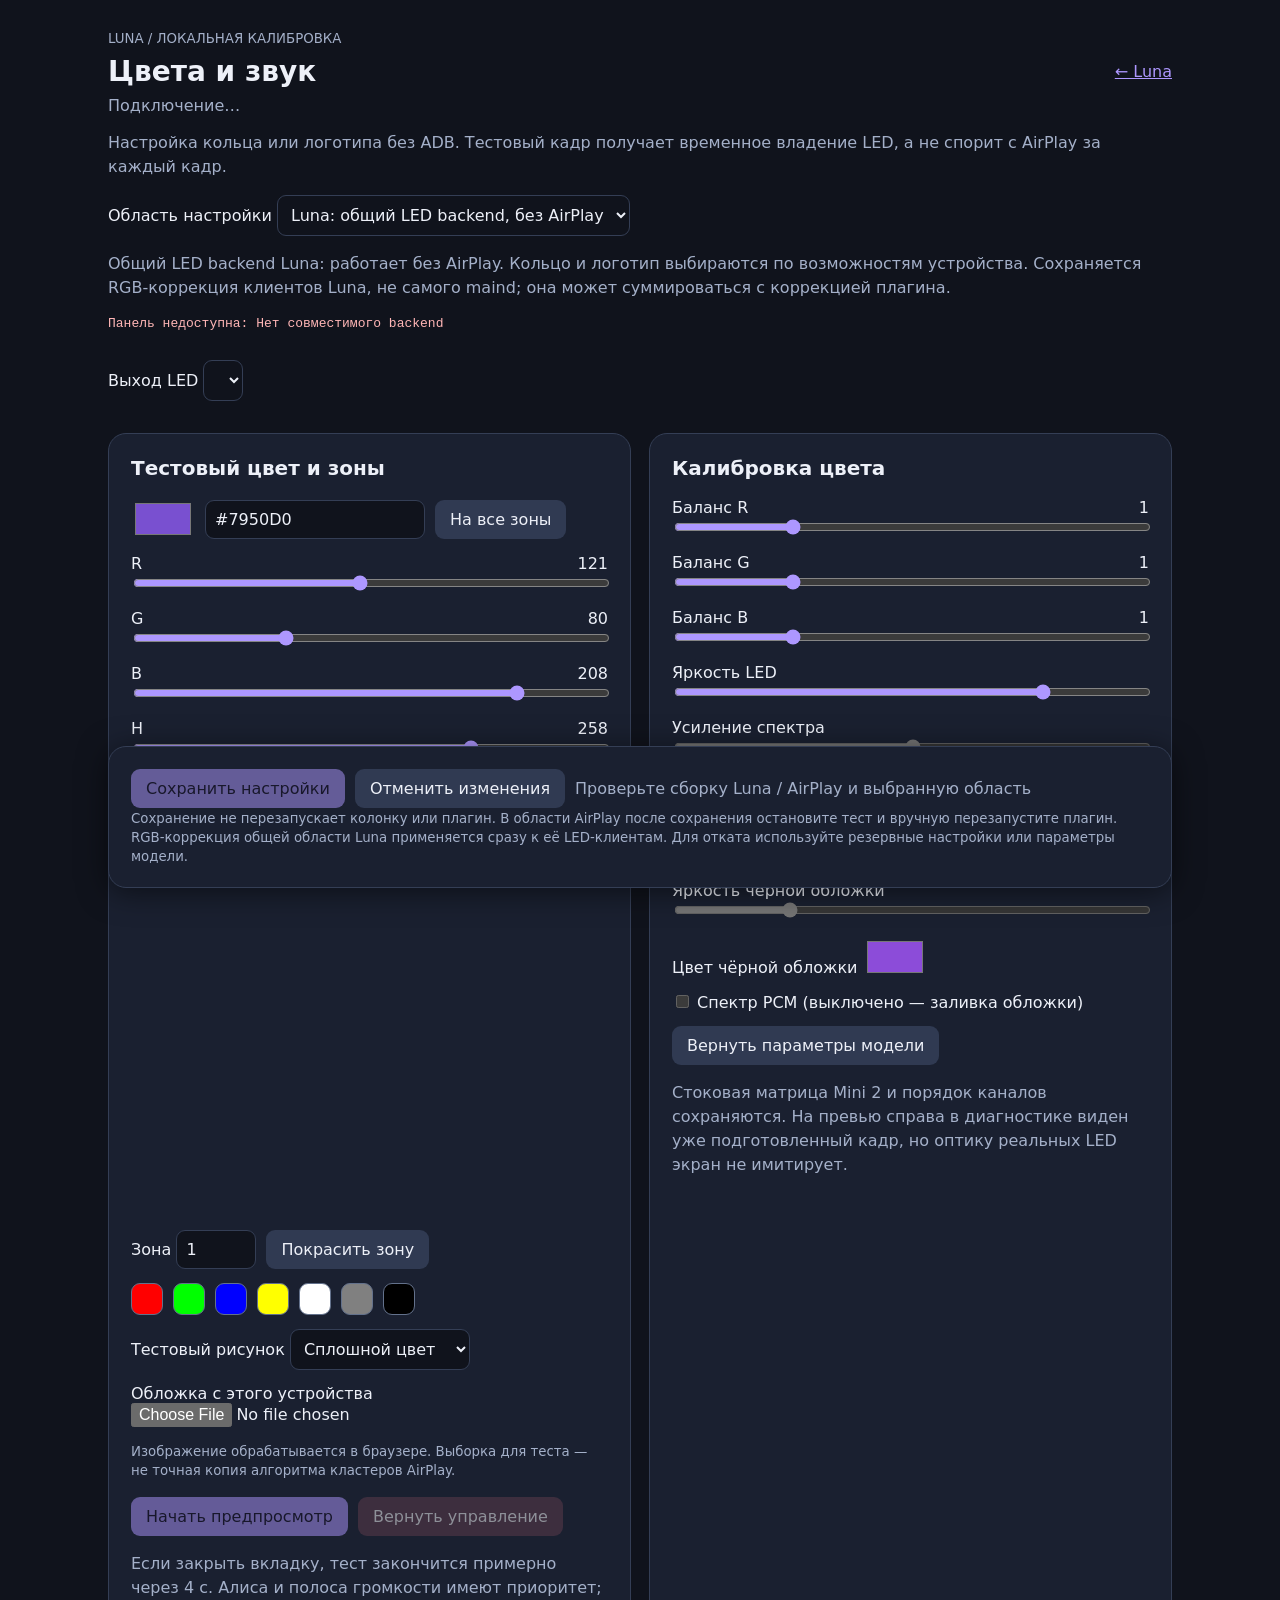
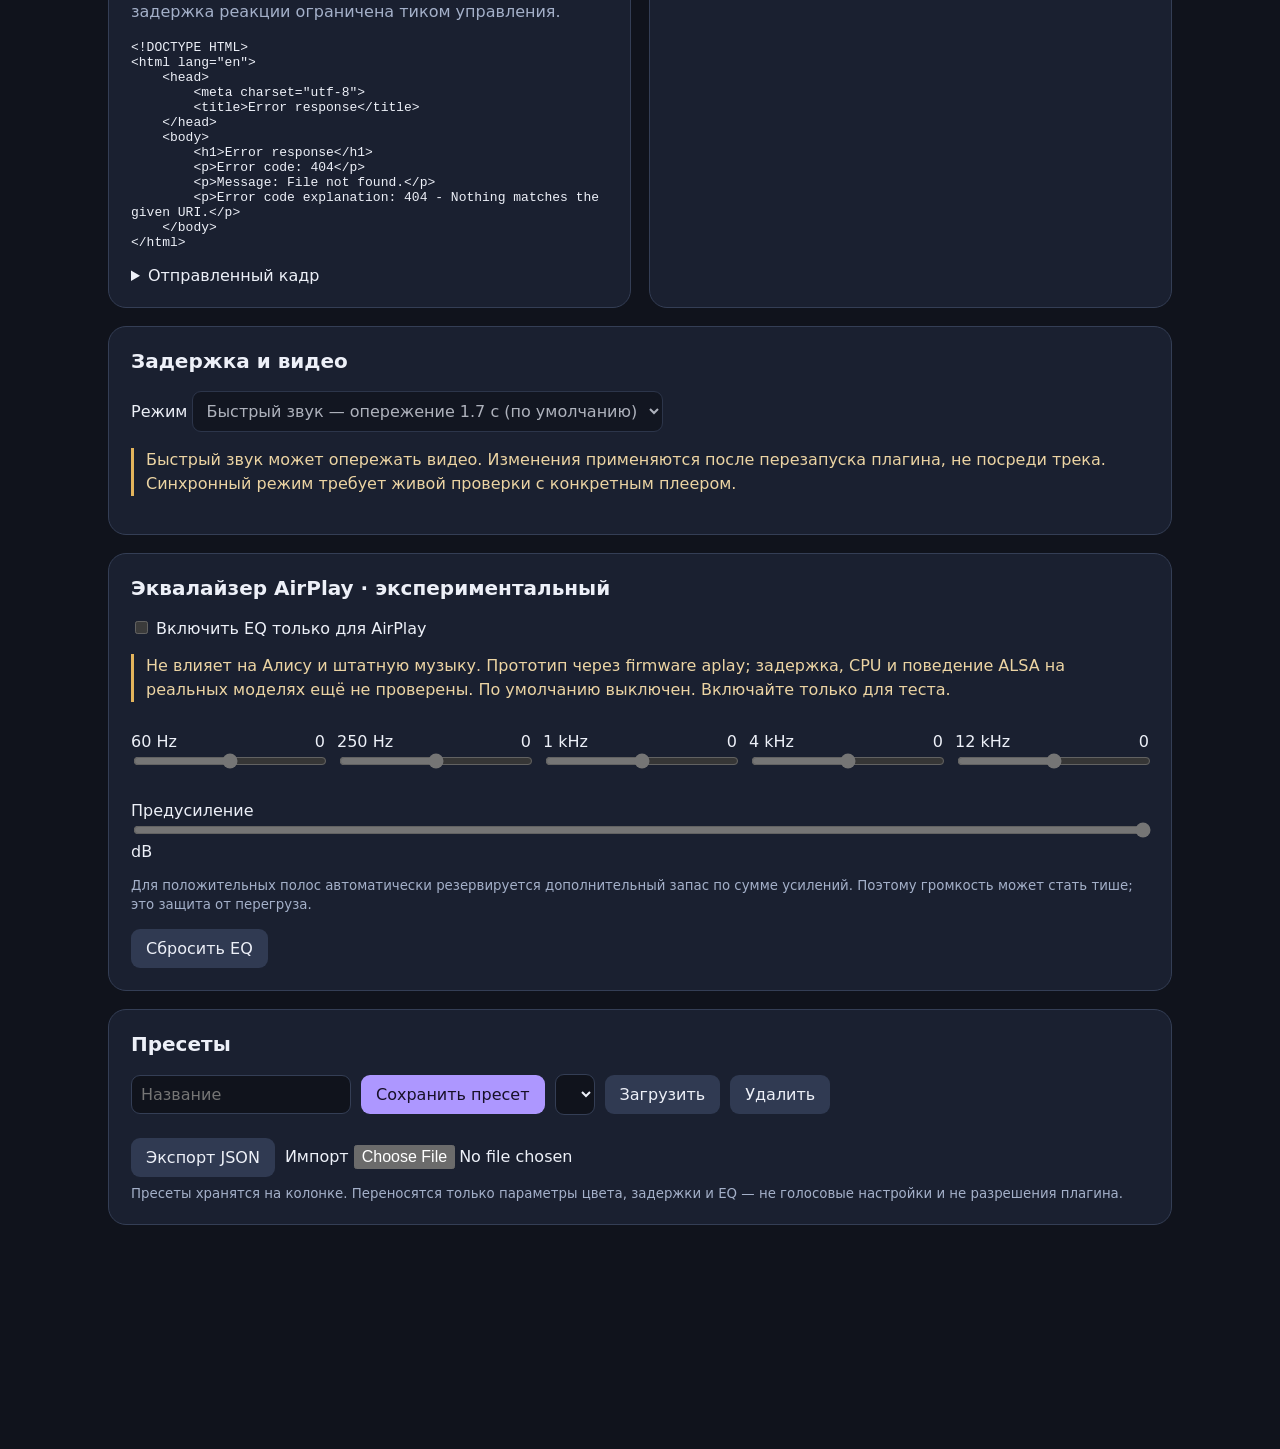
==== commit 4e3ab170: "panel: discover all station topologies and selectable LED zones" ====
--- a/web/calibration.html
+++ b/web/calibration.html
@@ -9,6 +9,7 @@
 <label>Область настройки <select id="scope"><option value="airplay">AirPlay: обложки, задержка и EQ</option><option value="luna">Luna: общий LED backend, без AirPlay</option></select></label>
 <p id="scope-note" class="muted">Настройки AirPlay применяются после перезапуска плагина.</p>
 <div id="message" role="status" aria-live="polite" class="status"></div>
+<label>Выход LED <select id="output-zone" aria-label="Выход LED"></select></label>
 <div class="grid"><section class="card"><h2>Тестовый цвет и зоны</h2>
 <div class="row"><input id="color" aria-label="Цвет" type="color" value="#7950d0"><input id="hex" aria-label="HEX цвет" type="text" value="#7950D0" maxlength="7"><button class="secondary" id="fill">На все зоны</button></div>
 <div id="rgb"></div><div id="hsv"></div>
@@ -44,7 +45,7 @@
 'use strict';
 const $=id=>document.getElementById(id), frequencies=[60,250,1000,4000,12000];
 const keys=['timing_mode','equalizer','spectrum','spectrum_brightness','spectrum_gain_r','spectrum_gain_g','spectrum_gain_b','spectrum_saturation','spectrum_black_floor','spectrum_black_color','led_level'];
-let original={}, model='', scope='airplay', ledCount=0, colors=[], presetData={}, lease='', running=false, busy=false, heartbeat=null, poll=null, selected='#7950D0';
+let original={}, model='', scope='airplay', ledCount=0, colors=[], presetData={}, serverDefaults={}, zoneSpec='', lease='', running=false, busy=false, heartbeat=null, poll=null, selected='#7950D0';
 function message(text,error=false){$('message').textContent=text;$('message').className='status '+(error?'error':'ok');}
 async function api(path,method='GET',body){const r=await fetch((scope==='luna'?'/api/led-panel/':'/api/airplay-panel/')+path,{method,headers:{'X-Luna-Local':'1','Content-Type':'application/json'},...(body===undefined?{}:{body:JSON.stringify(body)})});const text=await r.text();let data;try{data=JSON.parse(text);}catch{data={error:text};}if(!r.ok)throw Error(data.error||text);return data;}
 function slider(parent,id,label,min,max,step,value){const box=document.createElement('label'),row=document.createElement('span'),out=document.createElement('output'),input=document.createElement('input');box.htmlFor=id;row.className='labelrow';row.textContent=label;out.id=id+'-value';input.id=id;input.setAttribute('aria-label',label);input.type='range';input.min=min;input.max=max;input.step=step;input.value=value;row.append(out);box.append(row,input);$(parent).append(box);input.addEventListener('input',()=>out.textContent=input.value);out.textContent=value;return input;}
@@ -58,12 +59,12 @@
 function pattern(){const p=$('pattern').value;colors=Array.from({length:ledCount},(_,i)=>p==='rgb'?['#FF0000','#00FF00','#0000FF'][i%3]:p==='white'?'#FFFFFF':p==='grey'?'#808080':p==='black'?$('black-color').value:selected);paint();}
 function previewFrame(){const brightness=$('pattern').value==='black'?+$('floor').value*2:Math.min(1,+$('level').value/200);const gains=[0,1,2].map(i=>+$('gain'+i).value);return colors.map(hex=>{let values=rgb(hex).map(x=>x/255),l=values[0]*.2126+values[1]*.7152+values[2]*.0722,s=+$('saturation').value;values=values.map(x=>Math.min(1,Math.max(0,l+(x-l)*s)));return toHex(values.map((x,i)=>x*gains[i]*brightness*255));});}
 function tuning(){return {timing_mode:$('timing').value,spectrum:$('spectrum').checked,spectrum_brightness:+$('brightness').value,spectrum_gain_r:+$('gain0').value,spectrum_gain_g:+$('gain1').value,spectrum_gain_b:+$('gain2').value,spectrum_saturation:+$('saturation').value,spectrum_black_floor:+$('floor').value,spectrum_black_color:$('black-color').value,led_level:+$('level').value,equalizer:{enabled:$('eq-on').checked,preamp_db:+$('preamp').value,bands_db:frequencies.map((_,i)=>+$('eq'+i).value)}};}
-function defaults(){const lite=['plum','yandexplum'].includes(model);return {spectrum:true,spectrum_gain_r:lite?1.5:1,spectrum_gain_g:lite?.5:1,spectrum_gain_b:lite?.71:1,spectrum_brightness:model==='yandexmini_2'||lite?1.25:1,spectrum_saturation:model==='yandexstation_2'?1.35:1,spectrum_black_floor:lite||model==='yandexstation_2'?.07:0,spectrum_black_color:'#8C4CD9',led_level:200,timing_mode:'fast_audio',equalizer:{enabled:false,preamp_db:0,bands_db:[0,0,0,0,0]}};}
+function defaults(){return Object.assign({spectrum:true,spectrum_gain_r:1,spectrum_gain_g:1,spectrum_gain_b:1,spectrum_brightness:1,spectrum_saturation:1,spectrum_black_floor:0,spectrum_black_color:'#8C4CD9',led_level:200,timing_mode:'fast_audio',equalizer:{enabled:false,preamp_db:0,bands_db:[0,0,0,0,0]}},serverDefaults);}
 function populate(cfg){const c=Object.assign(defaults(),cfg),pairs={gain0:'spectrum_gain_r',gain1:'spectrum_gain_g',gain2:'spectrum_gain_b',level:'led_level',brightness:'spectrum_brightness',saturation:'spectrum_saturation',floor:'spectrum_black_floor',preamp:'preamp_db'};Object.entries(pairs).forEach(([id,key])=>{if(id==='preamp')return;$(id).value=c[key]|| (id==='floor'?0:defaults()[key]);if($(id+'-value'))$(id+'-value').textContent=$(id).value;});$('timing').value=c.timing_mode||'fast_audio';$('spectrum').checked=c.spectrum!==false;$('black-color').value=c.spectrum_black_color||'#8c4cd9';const eq=c.equalizer||defaults().equalizer;$('eq-on').checked=!!eq.enabled;$('preamp').value=eq.preamp_db||0;$('preamp-value').textContent=$('preamp').value;frequencies.forEach((_,i)=>{$('eq'+i).value=(eq.bands_db||[])[i]||0;$('eq'+i+'-value').textContent=$('eq'+i).value;});pattern();}
 function dirty(){$('dirty').textContent='Изменения ещё не сохранены';}
-async function renew(){if(!running||busy)return;busy=true;try{const r=await api('preview','POST',{id:lease,colors:previewFrame()});lease=r.id;$('sent').textContent=JSON.stringify(r.sent||previewFrame());}catch(e){running=false;clearInterval(heartbeat);message(e.message,true);}finally{busy=false;$('preview').disabled=running||!ledCount;$('stop').disabled=!running;}}
+async function renew(){if(!running||busy)return;busy=true;try{const request={id:lease,colors:previewFrame()};if(scope==='luna')request.zone=$('output-zone').value;const r=await api('preview','POST',request);lease=r.id;$('sent').textContent=JSON.stringify(r.sent||previewFrame());}catch(e){running=false;clearInterval(heartbeat);message(e.message,true);}finally{busy=false;$('preview').disabled=running||!ledCount;$('stop').disabled=!running;}}
 async function stop(){running=false;clearInterval(heartbeat);if(busy){await new Promise(resolve=>setTimeout(resolve,100));return stop();}try{if(lease)await api('preview','DELETE',{id:lease});lease='';}catch(e){message(e.message+'; аренда истечёт автоматически',true);}finally{$('preview').disabled=!ledCount;$('stop').disabled=true;}}
-async function status(){try{const s=await api('status');ledCount=s.led_count||0;$('zone').max=ledCount;if(colors.length!==ledCount)pattern();$('preview').disabled=running||!ledCount;const p=s.preview;$('owner').textContent=p.active?'Владелец: тестовая панель\n'+(p.allowed?'Вывод разрешён':'Уступили: '+(p.suppressed||'ожидание безопасного состояния'))+(p.last_error?'\nОшибка: '+p.last_error:''):'Владелец: AirPlay / штатная индикация';}catch(e){$('owner').textContent=e.message;}}
+async function status(){try{const s=await api('status');serverDefaults=s.defaults||{};const zones=s.zones||[{id:scope==='luna'?'ring':'artwork',count:s.led_count||0,supported:!!s.led_count}];const fingerprint=JSON.stringify(zones);if(zoneSpec!==fingerprint){const old=$('output-zone').value;zoneSpec=fingerprint;$('output-zone').replaceChildren();zones.forEach(z=>{const option=document.createElement('option');option.value=z.id;option.textContent=({ring:'Кольцо',logo:'Логотип',artwork:'Индикация AirPlay'}[z.id]||z.id)+' · '+z.count+' LED'+(z.supported===false?' · недоступно':'');option.disabled=z.supported===false||!z.count;$('output-zone').append(option);});if(zones.some(z=>z.id===old&&z.supported!==false))$('output-zone').value=old;else $('output-zone').value=zones.find(z=>z.supported!==false&&z.count)?.id||'';}$('output-zone').disabled=zones.filter(z=>z.supported!==false&&z.count).length<2;const selected=zones.find(z=>z.id===$('output-zone').value);ledCount=selected?.supported!==false?selected?.count||0:0;$('zone').max=ledCount;if(colors.length!==ledCount)pattern();$('preview').disabled=running||!ledCount;const p=s.preview;$('owner').textContent=s.unavailable_reason|| (p.active?'Владелец: тестовая панель\n'+(p.allowed?'Вывод разрешён':'Уступили: '+(p.suppressed||'ожидание безопасного состояния'))+(p.last_error?'\nОшибка: '+p.last_error:''):'Владелец: AirPlay / штатная индикация');return s;}catch(e){$('owner').textContent=e.message;return null;}}
 function renderPresets(){$('presets').replaceChildren();Object.keys(presetData).forEach(name=>{const o=document.createElement('option');o.value=name;o.textContent=name;$('presets').append(o);});}
 function safeTuning(value){if(!value||typeof value!=='object'||Array.isArray(value))throw Error('Нужен объект настроек');const result={};for(const key of keys)if(Object.hasOwn(value,key))result[key]=value[key];return result;}
 $('color').oninput=e=>setColor(e.target.value);$('hex').onchange=e=>{if(!/^#[0-9a-f]{6}$/i.test(e.target.value)){message('HEX должен быть #RRGGBB',true);return;}setColor(e.target.value);};$('pattern').onchange=pattern;$('fill').onclick=()=>{colors.fill(selected);paint();};$('zone').oninput=paint;$('paint-zone').onclick=()=>{const i=+$('zone').value-1;if(i>=0&&i<colors.length){colors[i]=selected;paint();}};
@@ -71,7 +72,7 @@
 ['#FF0000','#00FF00','#0000FF','#FFFF00','#FFFFFF','#808080','#000000'].forEach(color=>{const b=document.createElement('button');b.style.background=color;b.title=color;b.setAttribute('aria-label',color);b.onclick=()=>{$('pattern').value='solid';setColor(color);};$('swatches').append(b);});
 $('preview').onclick=async()=>{running=true;await renew();clearInterval(heartbeat);if(running)heartbeat=setInterval(renew,1000);};$('stop').onclick=stop;
 document.addEventListener('input',e=>{if(!['hex','zone'].includes(e.target.id))dirty();const out=$(e.target.id+'-value');if(out)out.textContent=e.target.value;});
-$('defaults').onclick=()=>{const c=tuning(),d=defaults();for(const k of keys)if(k.startsWith('spectrum')||k==='led_level')c[k]=d[k];populate(c);dirty();};$('flat').onclick=()=>{const c=tuning();c.equalizer=defaults().equalizer;populate(c);dirty();};
+$('defaults').onclick=()=>{const c=tuning(),d=defaults();for(const k of keys)if(k.startsWith('spectrum')||k==='led_level')c[k]=d[k];populate(c);$('override-black').checked=false;dirty();};$('flat').onclick=()=>{const c=tuning();c.equalizer=defaults().equalizer;populate(c);dirty();};
 $('cancel').onclick=async()=>{await stop();populate(original);$('dirty').textContent='Восстановлены загруженные значения';};
 $('save').onclick=async()=>{try{const next=Object.assign({},original,tuning());if(!$('override-black').checked){delete next.spectrum_black_floor;delete next.spectrum_black_color;}const result=await api('settings','PUT',next);original=structuredClone(next);$('dirty').textContent=result.restart_required?'Сохранено · нужен перезапуск AirPlay':'Сохранено · применяется в Luna';message('Настройки сохранены. Перезапуск не выполнялся.');}catch(e){message(e.message,true);}};
 $('store-preset').onclick=async()=>{try{const name=$('preset-name').value.trim();if(!name)throw Error('Введите имя пресета');presetData[name]=tuning();await api('presets','PUT',presetData);renderPresets();message('Пресет сохранён на колонке');}catch(e){message(e.message,true);}};
@@ -85,14 +86,14 @@
 let previewDebounce;
 const rawTuning=tuning;
 tuning=function(){const value=rawTuning();if(scope==='luna')return {spectrum_gain_r:value.spectrum_gain_r,spectrum_gain_g:value.spectrum_gain_g,spectrum_gain_b:value.spectrum_gain_b};if(!$('override-black').checked){delete value.spectrum_black_floor;delete value.spectrum_black_color;}return value;};
-const rawDefaults=defaults;
-defaults=function(){const value=rawDefaults();if(scope==='luna')Object.assign(value,{spectrum_gain_r:1,spectrum_gain_g:1,spectrum_gain_b:1,spectrum_saturation:1,spectrum_black_floor:0});return value;};
 const rawPopulate=populate;
 populate=function(cfg){rawPopulate(cfg);$('override-black').checked=Object.hasOwn(cfg,'spectrum_black_floor')||Object.hasOwn(cfg,'spectrum_black_color');};
 ['floor','black-color'].forEach(id=>$(id).addEventListener('input',()=>{$('override-black').checked=true;}));
 document.addEventListener('input',()=>{if(running){clearTimeout(previewDebounce);previewDebounce=setTimeout(renew,180);}});
 $('black-color').addEventListener('input',()=>{if($('pattern').value==='black')pattern();});
-async function loadPanel(){clearInterval(poll);$('save').disabled=true;try{original=await api('settings');populate(original);presetData=await api('presets');renderPresets();await status();$('save').disabled=false;$('dirty').textContent='Настройки загружены';message('Готово. Тест LED запускается отдельно.');poll=setInterval(status,1500);}catch(e){message('Панель недоступна: '+e.message,true);$('dirty').textContent='Проверьте сборку Luna / AirPlay и выбранную область';$('preview').disabled=true;}}
-$('scope').onchange=async()=>{await stop();scope=$('scope').value;const native=scope==='luna';['timing','eq-on','preamp','brightness','saturation','floor','black-color','override-black','spectrum',...frequencies.map((_,i)=>'eq'+i)].forEach(id=>$(id).disabled=native);$('scope-note').textContent=native?'Общий LED backend Luna: работает без AirPlay. Сохраняется только RGB-калибровка для клиентов Luna, не для самого maind. Не суммируйте её без необходимости с коррекцией плагина. Station 2 пока использует область AirPlay.':'Настройки AirPlay применяются после перезапуска плагина.';await loadPanel();};
-(async()=>{try{const r=await fetch('/api/device');if(r.ok){const d=await r.json();model=d.model||'';$('device').textContent=model+(d.room?' · '+d.room:'');}}catch{}await loadPanel();})();
+function syncScopeControls(){const native=scope==='luna';$('scope').value=scope;['timing','eq-on','preamp','brightness','saturation','floor','black-color','override-black','spectrum',...frequencies.map((_,i)=>'eq'+i)].forEach(id=>$(id).disabled=native);$('scope-note').textContent=native?'Общий LED backend Luna: работает без AirPlay. Кольцо и логотип выбираются по возможностям устройства. Сохраняется RGB-коррекция клиентов Luna, не самого maind; она может суммироваться с коррекцией плагина.':'Настройки AirPlay применяются после перезапуска плагина.';}
+async function loadPanel(auto=false){clearInterval(poll);$('save').disabled=true;zoneSpec='';try{let s=await status();if(auto&&scope==='airplay'&&(!s||!ledCount)){scope='luna';syncScopeControls();s=await status();}if(!s)throw Error('Нет совместимого backend');original=await api('settings');populate(original);presetData=await api('presets');renderPresets();$('save').disabled=scope==='luna'&&!ledCount;$('dirty').textContent='Настройки загружены';message(ledCount?'Готово. Тест LED запускается отдельно.':(s.unavailable_reason||'У этой области нет поддерживаемого LED-выхода'),!ledCount);poll=setInterval(status,1500);}catch(e){message('Панель недоступна: '+e.message,true);$('dirty').textContent='Проверьте сборку Luna / AirPlay и выбранную область';$('preview').disabled=true;}}
+$('scope').onchange=async()=>{await stop();scope=$('scope').value;syncScopeControls();await loadPanel();};
+$('output-zone').onchange=async()=>{await stop();await status();pattern();};
+(async()=>{try{const r=await fetch('/api/device');if(r.ok){const d=await r.json();model=d.model||'';$('device').textContent=model+(d.room?' · '+d.room:'');}}catch{}await loadPanel(true);})();
 </script></body></html>
